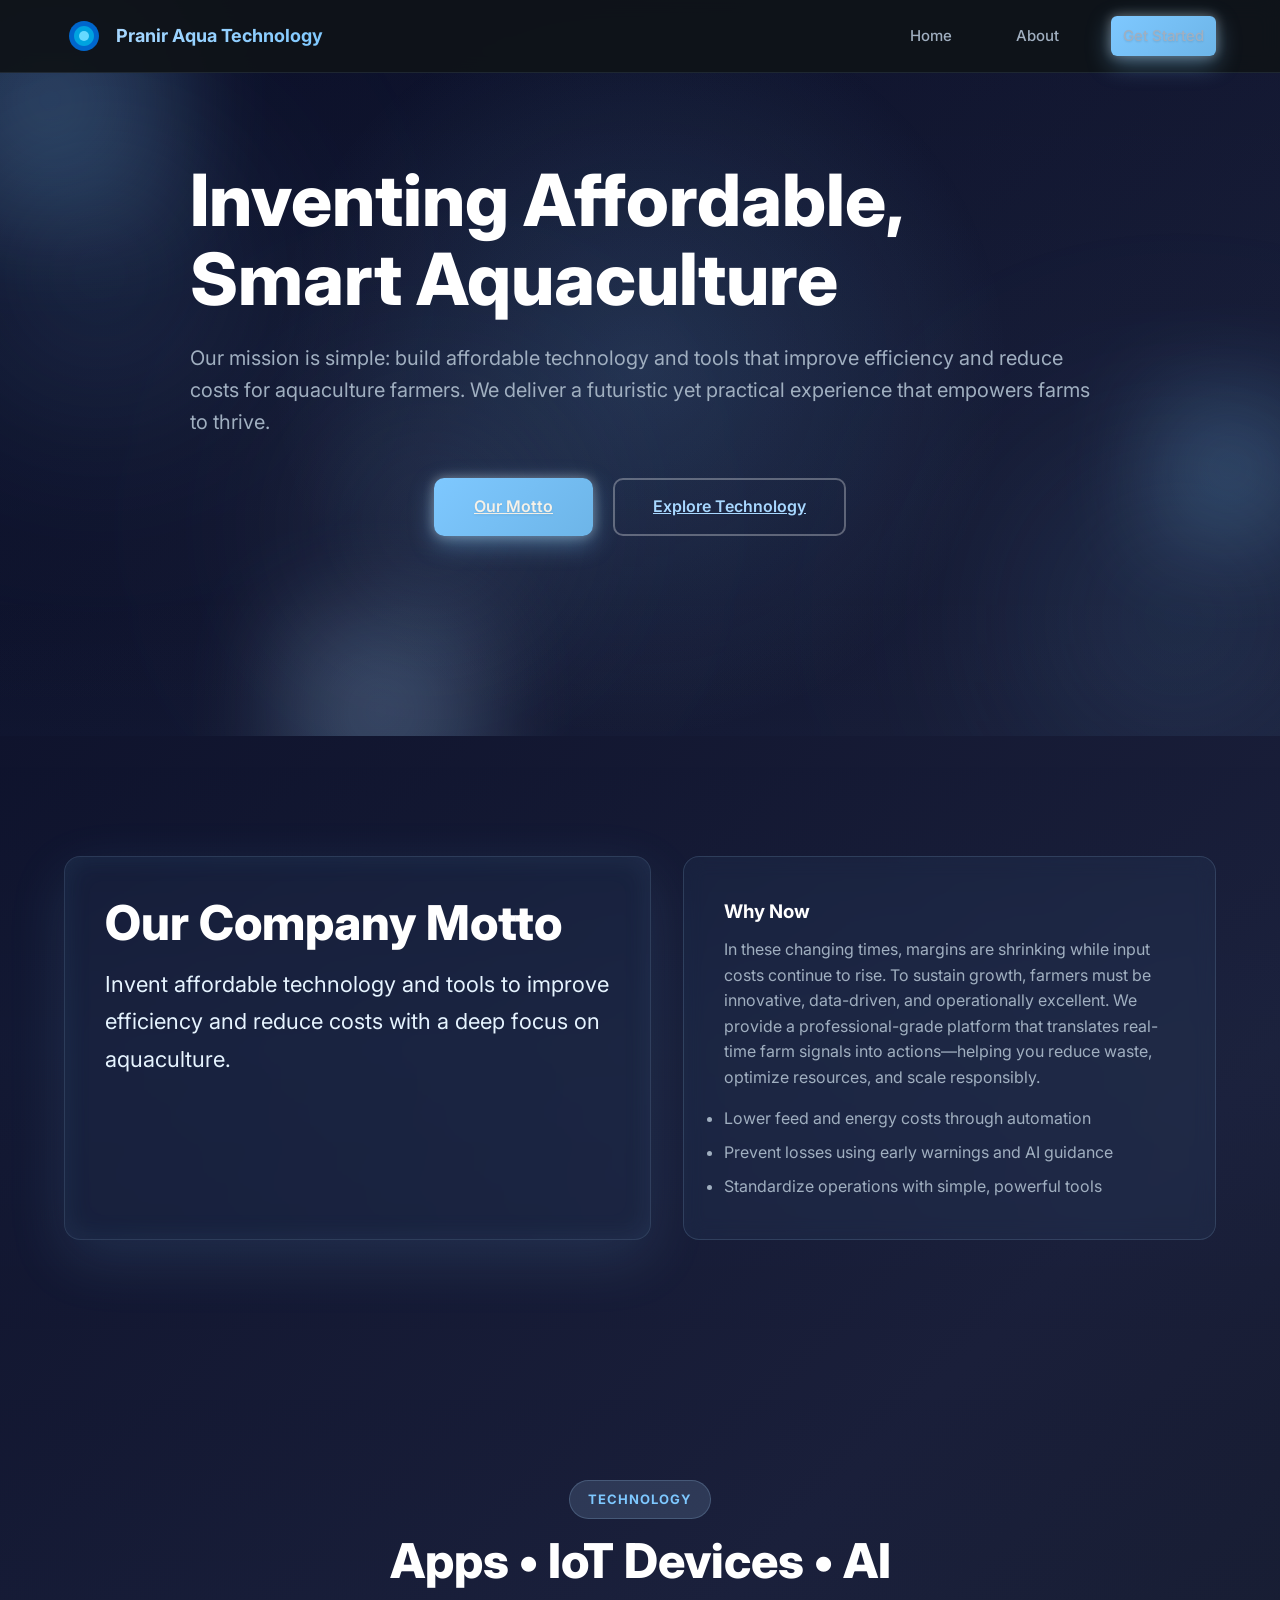
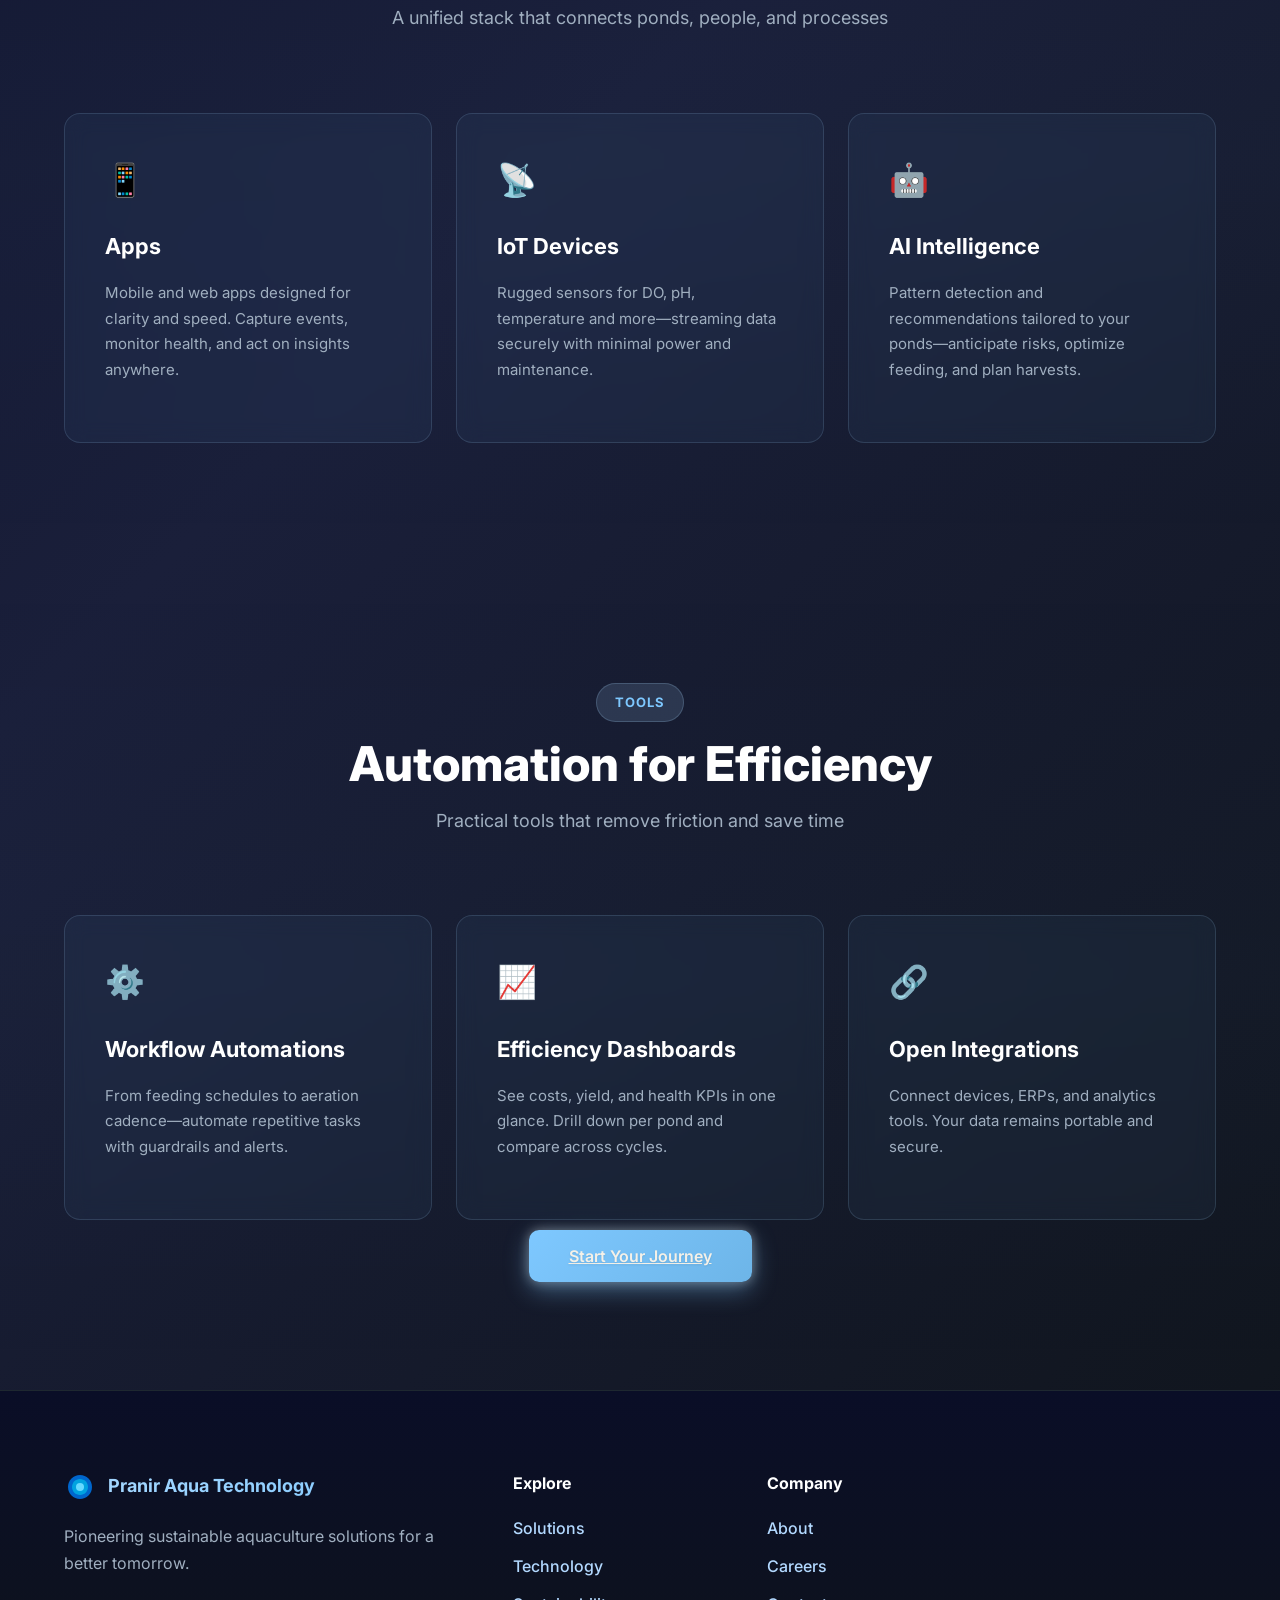
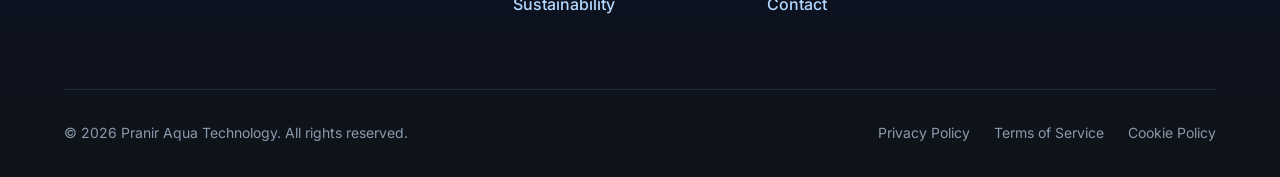
==== about.html @ 4b16c7d7 "Initial commit: Pranir Aqua Technology platform - Landing page with dark theme and AR/VR effects - C" ====
<!DOCTYPE html>
<html lang="en">
<head>
  <meta charset="UTF-8" />
  <meta name="viewport" content="width=device-width, initial-scale=1.0" />
  <meta http-equiv="Cache-Control" content="no-cache, no-store, must-revalidate" />
  <meta http-equiv="Pragma" content="no-cache" />
  <meta http-equiv="Expires" content="0" />
  <title>About Us • Pranir Aqua Technology</title>
  <link rel="stylesheet" href="styles.css?v=2026-01-20-about" />
  <link href="https://fonts.googleapis.com/css2?family=Inter:wght@300;400;500;600;700;800&display=swap" rel="stylesheet">
</head>
<body>
  <!-- Navigation -->
  <nav class="navbar">
    <div class="container">
      <div class="nav-wrapper">
        <div class="logo">
          <svg width="40" height="40" viewBox="0 0 40 40" fill="none">
            <path d="M20 5C11.716 5 5 11.716 5 20C5 28.284 11.716 35 20 35C28.284 35 35 28.284 35 20C35 11.716 28.284 5 20 5Z" fill="#0066CC"/>
            <path d="M20 10C14.477 10 10 14.477 10 20C10 25.523 14.477 30 20 30C25.523 30 30 25.523 30 20C30 14.477 25.523 10 20 10Z" fill="#00A3E0"/>
            <circle cx="20" cy="20" r="5" fill="#66D9FF"/>
          </svg>
          <span class="logo-text">Pranir Aqua Technology</span>
        </div>
        <div class="nav-menu">
          <a href="/index.html">Home</a>
          <a class="active" href="/about.html">About</a>
          <a href="http://localhost:5173" class="btn-primary-large">Get Started</a>
        </div>
        <button class="mobile-menu-btn" id="mobileMenuBtn">
          <span></span><span></span><span></span>
        </button>
      </div>
    </div>
  </nav>

  <!-- Hero -->
  <section class="about-hero" data-parallax="0.2">
    <div class="hero-background">
      <div class="fluid-blob blob-1"></div>
      <div class="fluid-blob blob-2"></div>
      <div class="fluid-blob blob-3"></div>
      <div class="wave-animation"></div>
      <div class="shader-light shader-light-1"></div>
      <div class="shader-light shader-light-2"></div>
      <div class="shader-light shader-light-3"></div>
    </div>
    <div class="container">
      <div class="about-hero-content">
        <h1 class="hero-title">Inventing Affordable, Smart Aquaculture</h1>
        <p class="hero-subtitle">Our mission is simple: build affordable technology and tools that improve efficiency and reduce costs for aquaculture farmers. We deliver a futuristic yet practical experience that empowers farms to thrive.</p>
        <div class="hero-cta">
          <a href="#motto" class="btn-primary-large">Our Motto</a>
          <a href="#technology" class="btn-secondary-large">Explore Technology</a>
        </div>
      </div>
    </div>
  </section>

  <!-- Motto / Vision -->
  <section id="motto" class="about-section">
    <div class="container">
      <div class="motto-grid">
        <div class="motto-card solution-card" data-parallax="0.15">
          <h2 class="section-title">Our Company Motto</h2>
          <p class="motto-text">Invent affordable technology and tools to improve efficiency and reduce costs with a deep focus on aquaculture.</p>
        </div>
        <div class="vision-card solution-card" data-parallax="0.1">
          <h3 class="vision-title">Why Now</h3>
          <p class="vision-text">In these changing times, margins are shrinking while input costs continue to rise. To sustain growth, farmers must be innovative, data-driven, and operationally excellent. We provide a professional-grade platform that translates real-time farm signals into actions—helping you reduce waste, optimize resources, and scale responsibly.</p>
          <ul class="vision-bullets">
            <li>Lower feed and energy costs through automation</li>
            <li>Prevent losses using early warnings and AI guidance</li>
            <li>Standardize operations with simple, powerful tools</li>
          </ul>
        </div>
      </div>
    </div>
  </section>

  <!-- Technology -->
  <section id="technology" class="about-section">
    <div class="container">
      <div class="section-header">
        <span class="section-tag">Technology</span>
        <h2 class="section-title">Apps • IoT Devices • AI</h2>
        <p class="section-subtitle">A unified stack that connects ponds, people, and processes</p>
      </div>
      <div class="about-grid">
        <div class="solution-card">
          <div class="solution-icon">📱</div>
          <h3 class="solution-title">Apps</h3>
          <p class="solution-description">Mobile and web apps designed for clarity and speed. Capture events, monitor health, and act on insights anywhere.</p>
        </div>
        <div class="solution-card">
          <div class="solution-icon">📡</div>
          <h3 class="solution-title">IoT Devices</h3>
          <p class="solution-description">Rugged sensors for DO, pH, temperature and more—streaming data securely with minimal power and maintenance.</p>
        </div>
        <div class="solution-card">
          <div class="solution-icon">🤖</div>
          <h3 class="solution-title">AI Intelligence</h3>
          <p class="solution-description">Pattern detection and recommendations tailored to your ponds—anticipate risks, optimize feeding, and plan harvests.</p>
        </div>
      </div>
    </div>
  </section>

  <!-- Tools & Automation -->
  <section id="tools" class="about-section">
    <div class="container">
      <div class="section-header">
        <span class="section-tag">Tools</span>
        <h2 class="section-title">Automation for Efficiency</h2>
        <p class="section-subtitle">Practical tools that remove friction and save time</p>
      </div>
      <div class="about-grid">
        <div class="solution-card">
          <div class="solution-icon">⚙️</div>
          <h3 class="solution-title">Workflow Automations</h3>
          <p class="solution-description">From feeding schedules to aeration cadence—automate repetitive tasks with guardrails and alerts.</p>
        </div>
        <div class="solution-card">
          <div class="solution-icon">📈</div>
          <h3 class="solution-title">Efficiency Dashboards</h3>
          <p class="solution-description">See costs, yield, and health KPIs in one glance. Drill down per pond and compare across cycles.</p>
        </div>
        <div class="solution-card">
          <div class="solution-icon">🔗</div>
          <h3 class="solution-title">Open Integrations</h3>
          <p class="solution-description">Connect devices, ERPs, and analytics tools. Your data remains portable and secure.</p>
        </div>
      </div>
      <div class="cta-center">
        <a href="http://localhost:5173" class="btn-primary-large">Start Your Journey</a>
      </div>
    </div>
  </section>

  <!-- Footer -->
  <footer class="footer">
    <div class="container">
      <div class="footer-content">
        <div class="footer-column">
          <div class="footer-logo">
            <svg width="32" height="32" viewBox="0 0 40 40" fill="none">
              <path d="M20 5C11.716 5 5 11.716 5 20C5 28.284 11.716 35 20 35C28.284 35 35 28.284 35 20C35 11.716 28.284 5 20 5Z" fill="#0066CC"/>
              <path d="M20 10C14.477 10 10 14.477 10 20C10 25.523 14.477 30 20 30C25.523 30 30 25.523 30 20C30 14.477 25.523 10 20 10Z" fill="#00A3E0"/>
              <circle cx="20" cy="20" r="5" fill="#66D9FF"/>
            </svg>
            <span>Pranir Aqua Technology</span>
          </div>
          <p class="footer-description">Pioneering sustainable aquaculture solutions for a better tomorrow.</p>
        </div>
        <div class="footer-column">
          <h4 class="footer-heading">Explore</h4>
          <ul class="footer-links">
            <li><a href="/index.html#solutions">Solutions</a></li>
            <li><a href="/index.html#technology">Technology</a></li>
            <li><a href="/index.html#sustainability">Sustainability</a></li>
          </ul>
        </div>
        <div class="footer-column">
          <h4 class="footer-heading">Company</h4>
          <ul class="footer-links">
            <li><a href="/about.html">About</a></li>
            <li><a href="#">Careers</a></li>
            <li><a href="#">Contact</a></li>
          </ul>
        </div>
      </div>
      <div class="footer-bottom">
        <p>&copy; 2026 Pranir Aqua Technology. All rights reserved.</p>
        <div class="footer-legal">
          <a href="#">Privacy Policy</a>
          <a href="#">Terms of Service</a>
          <a href="#">Cookie Policy</a>
        </div>
      </div>
    </div>
  </footer>

  <script src="script.js?v=2026-01-20"></script>
</body>
</html>
---- styles.css ----
/* Reset and Base Styles */
* {
    margin: 0;
    padding: 0;
    box-sizing: border-box;
}

:root {
    /* Blue Palette - Modern & Premium */
    --primary-blue: #0066CC;
    --primary-blue-light: #7EC8FF;
    --secondary-blue: #00A3E0;
    --light-blue: #66D9FF;
    --dark-blue: #003D7A;
    --navy-blue: #001F3F;
    --sky-blue: #E6F4FF;
    --ocean-blue: #004E8C;
    --bright-blue: #0099FF;
    
    /* Neutral Colors */
    --white: #FFFFFF;
    --off-white: #F8FAFB;
    --light-gray: #E5EBF0;
    --gray: #8B98A5;
    --dark-gray: #3A4B5C;
    --black: #0A1929;
    --dark-bg: #0f1419;
    
    /* Semantic Colors */
    --success: #00B386;
    --warning: #FFB020;
    --error: #FF4D4D;
    
    /* Spacing */
    --container-width: 1200px;
    --section-padding: 120px;
    
    /* Typography */
    --font-family: 'Inter', -apple-system, BlinkMacSystemFont, 'Segoe UI', sans-serif;
}

html {
    scroll-behavior: smooth;
    perspective: 1200px;
}

body {
    font-family: var(--font-family);
    color: var(--dark-gray);
    background: linear-gradient(135deg, #0a0e27 0%, #1a1f3a 50%, #0f1419 100%);
    line-height: 1.6;
    overflow-x: hidden;
    min-height: 100vh;
}

/* About Page */
.about-hero {
    position: relative;
    padding: 160px 0 120px;
    min-height: 70vh;
    display: flex;
    align-items: center;
    overflow: hidden;
}

.about-hero .about-hero-content {
    max-width: 900px;
}

.about-section {
    position: relative;
    padding: var(--section-padding) 0;
}

.motto-grid {
    display: grid;
    grid-template-columns: 1.1fr 1fr;
    gap: 32px;
}

.motto-card {
    background: rgba(126, 200, 255, 0.08);
    border: 1px solid rgba(126, 200, 255, 0.2);
    border-radius: 20px;
    padding: 40px;
    box-shadow: 0 20px 60px rgba(126, 200, 255, 0.12), inset 0 0 30px rgba(126, 200, 255, 0.08);
}

.motto-text {
    font-size: 22px;
    line-height: 1.7;
    color: #e6f4ff;
    margin-top: 12px;
}

.vision-card {
    background: rgba(168, 216, 255, 0.06);
    border: 1px solid rgba(168, 216, 255, 0.18);
    border-radius: 20px;
    padding: 32px 32px 24px;
}

.vision-title { color: #ffffff; margin-bottom: 10px; }
.vision-text { color: #a0afc0; margin-bottom: 16px; }
.vision-bullets { color: #a0afc0; display: grid; gap: 8px; }

.about-grid {
    display: grid;
    grid-template-columns: repeat(auto-fit, minmax(260px, 1fr));
    gap: 24px;
}

.cta-center { text-align: center; margin-top: 24px; }

@media (max-width: 968px) {
    .motto-grid { grid-template-columns: 1fr; }
    .about-hero { padding: 120px 0 80px; }
}

.container {
    max-width: var(--container-width);
    margin: 0 auto;
    padding: 0 24px;
}

/* Navigation */
.navbar {
    position: fixed;
    top: 0;
    left: 0;
    right: 0;
    background: rgba(15, 20, 25, 0.95);
    backdrop-filter: blur(10px);
    border-bottom: 1px solid rgba(168, 216, 255, 0.1);
    z-index: 1000;
    padding: 16px 0;
    box-shadow: 0 4px 20px rgba(0, 0, 0, 0.3);
}

.nav-wrapper {
    display: flex;
    justify-content: space-between;
    align-items: center;
    padding: 0;
}

.logo {
    display: flex;
    align-items: center;
    gap: 12px;
}

.logo-text {
    font-size: 18px;
    font-weight: 700;
    background: linear-gradient(135deg, #a8d8ff 0%, #7ec8ff 100%);
    -webkit-background-clip: text;
    -webkit-text-fill-color: transparent;
    background-clip: text;
}

.nav-menu {
    display: flex;
    align-items: center;
    gap: 40px;
}

.nav-menu a {
    text-decoration: none;
    color: #a0afc0;
    font-weight: 500;
    font-size: 15px;
    transition: all 0.3s ease;
    padding: 8px 12px;
    border-radius: 6px;
}

.nav-menu a:hover {
    color: #a8d8ff;
    background: rgba(168, 216, 255, 0.1);
}

.mobile-menu-btn {
    display: none;
    flex-direction: column;
    gap: 5px;
    background: none;
    border: none;
    cursor: pointer;
}

.mobile-menu-btn span {
    width: 25px;
    height: 2px;
    background: var(--light-blue);
    transition: 0.3s;
}

/* Buttons */
.btn-primary {
    background: linear-gradient(135deg, #7ec8ff 0%, #6db5e8 100%);
    color: #ffffff;
    border: none;
    padding: 10px 24px;
    border-radius: 8px;
    font-weight: 700;
    font-size: 14px;
    cursor: pointer;
    transition: all 0.3s cubic-bezier(0.34, 1.56, 0.64, 1);
    box-shadow: 0 4px 15px rgba(126, 200, 255, 0.3), 0 0 8px rgba(245, 241, 232, 0.4);
    text-shadow: 0 2px 4px rgba(0, 0, 0, 0.3);
}

.btn-primary:hover {
    transform: translateY(-2px);
    box-shadow: 0 8px 25px rgba(126, 200, 255, 0.5), 0 0 12px rgba(245, 241, 232, 0.6);
}

.btn-primary-large {
    background: linear-gradient(135deg, #7ec8ff 0%, #6db5e8 100%);
    color: #F5F1E8;
    border: none;
    padding: 16px 40px;
    border-radius: 10px;
    font-weight: 600;
    font-size: 16px;
    cursor: pointer;
    transition: all 0.3s cubic-bezier(0.34, 1.56, 0.64, 1);
    box-shadow: 0 8px 25px rgba(126, 200, 255, 0.4), 0 0 12px rgba(245, 241, 232, 0.4);
    text-shadow: 0 1px 2px rgba(0, 0, 0, 0.1);
}

.btn-primary-large:hover {
    transform: translateY(-3px);
    box-shadow: 0 12px 35px rgba(126, 200, 255, 0.6), 0 0 16px rgba(245, 241, 232, 0.6);
}

.btn-secondary-large {
    background: transparent;
    color: #a8d8ff;
    border: 2px solid rgba(255, 255, 255, 0.3);
    padding: 14px 38px;
    border-radius: 10px;
    font-weight: 600;
    font-size: 16px;
    cursor: pointer;
    transition: all 0.3s cubic-bezier(0.34, 1.56, 0.64, 1);
}

.btn-secondary-large:hover {
    background: rgba(168, 216, 255, 0.1);
    border-color: #a8d8ff;
    transform: translateY(-2px);
}

/* Hero Section */
.hero {
    position: relative;
    padding: 200px 0 150px;
    min-height: 100vh;
    display: flex;
    align-items: center;
    overflow: hidden;
    margin-top: 60px;
}

.hero-background {
    position: absolute;
    top: 0;
    left: 0;
    right: 0;
    bottom: 0;
    background: radial-gradient(circle at 50% 50%, rgba(126, 200, 255, 0.15) 0%, transparent 50%);
    z-index: -1;
    overflow: hidden;
}

/* Floating Bubbles */
.bubble {
    position: absolute;
    border-radius: 50%;
    background: radial-gradient(circle at 30% 30%, rgba(168, 216, 255, 0.4), rgba(126, 200, 255, 0.2));
    backdrop-filter: blur(2px);
    border: 1px solid rgba(255, 255, 255, 0.2);
    box-shadow: inset 0 0 20px rgba(255, 255, 255, 0.3), 
                0 8px 20px rgba(126, 200, 255, 0.2);
    animation: floatUp 12s ease-in-out infinite;
    opacity: 0.6;
}

.bubble-1 {
    width: 80px;
    height: 80px;
    left: 10%;
    bottom: -100px;
    animation-delay: 0s;
    animation-duration: 15s;
}

.bubble-2 {
    width: 50px;
    height: 50px;
    left: 25%;
    bottom: -100px;
    animation-delay: 2s;
    animation-duration: 18s;
}

.bubble-3 {
    width: 100px;
    height: 100px;
    left: 45%;
    bottom: -120px;
    animation-delay: 4s;
    animation-duration: 20s;
}

.bubble-4 {
    width: 60px;
    height: 60px;
    left: 65%;
    bottom: -100px;
    animation-delay: 1s;
    animation-duration: 16s;
}

.bubble-5 {
    width: 90px;
    height: 90px;
    left: 80%;
    bottom: -110px;
    animation-delay: 3s;
    animation-duration: 19s;
}

.bubble-6 {
    width: 45px;
    height: 45px;
    left: 15%;
    bottom: -80px;
    animation-delay: 5s;
    animation-duration: 14s;
}

.bubble-7 {
    width: 70px;
    height: 70px;
    left: 55%;
    bottom: -90px;
    animation-delay: 2.5s;
    animation-duration: 17s;
}

.bubble-8 {
    width: 55px;
    height: 55px;
    left: 90%;
    bottom: -85px;
    animation-delay: 4.5s;
    animation-duration: 21s;
}

@keyframes floatUp {
    0% {
        transform: translateY(0) translateX(0) scale(1);
        opacity: 0;
    }
    10% {
        opacity: 0.6;
    }
    50% {
        transform: translateY(-50vh) translateX(20px) scale(1.1);
        opacity: 0.5;
    }
    90% {
        opacity: 0.3;
    }
    100% {
        transform: translateY(-100vh) translateX(-30px) scale(0.8);
        opacity: 0;
    }
}

.fluid-blob {
    position: absolute;
    opacity: 0.3;
    filter: blur(40px);
    animation: fluidFlow 8s ease-in-out infinite;
}

.blob-1 {
    width: 300px;
    height: 300px;
    background: radial-gradient(circle, #7ec8ff, transparent);
    top: -50px;
    left: -100px;
    animation: fluidFlow 15s ease-in-out infinite;
}

.blob-2 {
    width: 200px;
    height: 200px;
    background: radial-gradient(circle, #6db5e8, transparent);
    top: 50%;
    right: -50px;
    animation: fluidFlow 12s ease-in-out infinite reverse;
}

.blob-3 {
    width: 250px;
    height: 250px;
    background: radial-gradient(circle, #a8d8ff, transparent);
    bottom: -100px;
    left: 20%;
    animation: fluidFlow 18s ease-in-out infinite;
}

.wave-animation {
    position: absolute;
    bottom: 0;
    left: 0;
    right: 0;
    height: 150px;
    background: linear-gradient(180deg, transparent 0%, rgba(126, 200, 255, 0.05) 100%);
    opacity: 0.3;
    animation: wave 15s ease-in-out infinite;
}

@keyframes wave {
    0%, 100% { transform: translateY(0) scaleY(1); }
    50% { transform: translateY(-20px) scaleY(1.1); }
}

.hero-content {
    max-width: 1100px;
    margin: 0 auto;
    text-align: center;
    position: relative;
    z-index: 1;
    animation: fadeInUp 0.8s ease 0.2s both;
    display: flex;
    align-items: center;
    justify-content: center;
    gap: 60px;
}

.hero-text {
    flex: 1;
    min-width: 300px;
    text-align: left;
}

.hero-image {
    flex: 1;
    min-width: 350px;
    max-width: 550px;
}

.hero-image img {
    width: 100%;
    height: auto;
    border-radius: 16px;
    box-shadow: 0 20px 60px rgba(126, 200, 255, 0.3);
    position: relative;
    animation: glow 3s ease-in-out infinite;
    filter: drop-shadow(0 0 20px rgba(126, 200, 255, 0.4));
    transition: all 0.3s ease;
    transform-style: preserve-3d;
}

.hero-image img:hover {
    transform: perspective(1000px) rotateY(-5deg) rotateX(2deg) scale(1.02);
    filter: drop-shadow(0 0 30px rgba(126, 200, 255, 0.6));
}

.hero-title {
    font-size: 72px;
    font-weight: 800;
    line-height: 1.1;
    margin-bottom: 24px;
    color: var(--white);
}

.gradient-text {
    background: linear-gradient(135deg, #a8d8ff 0%, #7ec8ff 50%, #6db5e8 100%);
    -webkit-background-clip: text;
    -webkit-text-fill-color: transparent;
    background-clip: text;
}

.hero-subtitle {
    font-size: 20px;
    color: #a0afc0;
    margin-bottom: 40px;
    line-height: 1.6;
}

.hero-cta {
    display: flex;
    gap: 20px;
    justify-content: center;
    margin-bottom: 80px;
    animation: fadeInUp 0.8s ease 0.4s both;
}

.hero-stats {
    display: flex;
    justify-content: center;
    gap: 60px;
    padding-top: 40px;
    border-top: 1px solid rgba(168, 216, 255, 0.2);
    animation: fadeInUp 0.8s ease 0.6s both;
}

.stat-item {
    text-align: center;
}

.stat-number {
    font-size: 48px;
    font-weight: 800;
    color: #7ec8ff;
    margin-bottom: 8px;
}

.stat-label {
    font-size: 14px;
    color: #a0afc0;
    font-weight: 600;
}

@keyframes fadeInUp {
    from {
        opacity: 0;
        transform: translateY(30px);
    }
    to {
        opacity: 1;
        transform: translateY(0);
    }
}

/* Trust Banner */
.trust-banner {
    background: rgba(126, 200, 255, 0.08);
    backdrop-filter: blur(10px);
    padding: 60px 0;
    border-top: 1px solid rgba(168, 216, 255, 0.1);
    border-bottom: 1px solid rgba(168, 216, 255, 0.1);
    margin: 80px 0;
}

.trust-text {
    text-align: center;
    color: #a0afc0;
    font-size: 13px;
    font-weight: 600;
    text-transform: uppercase;
    letter-spacing: 1.5px;
    margin-bottom: 32px;
}

.trust-logos {
    display: flex;
    justify-content: center;
    align-items: center;
    gap: 60px;
    flex-wrap: wrap;
}

.trust-logo {
    color: #a0afc0;
    font-size: 16px;
    font-weight: 600;
    opacity: 0.4;
    transition: all 0.3s ease;
}

.trust-logo:hover {
    opacity: 1;
    color: #7ec8ff;
}

/* Section Headers */
.section-header {
    text-align: center;
    margin-bottom: 80px;
}

.section-tag {
    display: inline-block;
    background: rgba(168, 216, 255, 0.15);
    color: #7ec8ff;
    padding: 8px 18px;
    border-radius: 25px;
    font-size: 13px;
    font-weight: 700;
    text-transform: uppercase;
    letter-spacing: 1px;
    margin-bottom: 16px;
    border: 1px solid rgba(168, 216, 255, 0.2);
}

.section-title {
    font-size: 48px;
    font-weight: 800;
    color: var(--white);
    margin-bottom: 16px;
    line-height: 1.1;
}

.section-subtitle {
    font-size: 18px;
    color: #a0afc0;
    max-width: 600px;
    margin: 0 auto;
    line-height: 1.6;
}

/* Solutions Section */
.solutions {
    padding: var(--section-padding) 0;
    position: relative;
    overflow: hidden;
}

.solutions-background {
    position: absolute;
    top: 0;
    left: 0;
    right: 0;
    bottom: 0;
    pointer-events: none;
    z-index: 0;
    overflow: hidden;
}

/* Floating Stars */
.star {
    position: absolute;
    font-size: 24px;
    opacity: 0.5;
    animation: floatStar 10s ease-in-out infinite;
    filter: drop-shadow(0 0 8px rgba(126, 200, 255, 0.3));
}

.star-1 {
    left: 5%;
    top: 10%;
    animation-delay: 0s;
    animation-duration: 12s;
    font-size: 28px;
}

.star-2 {
    left: 15%;
    top: 60%;
    animation-delay: 2s;
    animation-duration: 14s;
}

.star-3 {
    left: 85%;
    top: 20%;
    animation-delay: 4s;
    animation-duration: 16s;
    font-size: 32px;
}

.star-4 {
    left: 75%;
    top: 70%;
    animation-delay: 1s;
    animation-duration: 13s;
}

.star-5 {
    left: 10%;
    top: 80%;
    animation-delay: 3s;
    animation-duration: 15s;
    font-size: 26px;
}

.star-6 {
    left: 90%;
    top: 50%;
    animation-delay: 2.5s;
    animation-duration: 17s;
}

.star-7 {
    left: 50%;
    top: 5%;
    animation-delay: 0.5s;
    animation-duration: 18s;
    font-size: 30px;
}

.star-8 {
    left: 40%;
    top: 85%;
    animation-delay: 3.5s;
    animation-duration: 11s;
}

@keyframes floatStar {
    0% {
        transform: translateY(0) translateX(0) rotate(0deg);
        opacity: 0;
    }
    10% {
        opacity: 0.6;
    }
    50% {
        transform: translateY(-60px) translateX(30px) rotate(180deg);
        opacity: 0.5;
    }
    90% {
        opacity: 0.2;
    }
    100% {
        transform: translateY(-120px) translateX(-20px) rotate(360deg);
        opacity: 0;
    }
}

.solutions-grid {
    display: grid;
    grid-template-columns: repeat(auto-fit, minmax(300px, 1fr));
    gap: 32px;
    position: relative;
    z-index: 1;
}

.solution-card {
    background: rgba(126, 200, 255, 0.05);
    border: 1px solid rgba(168, 216, 255, 0.15);
    border-radius: 16px;
    padding: 40px;
    transition: all 0.3s cubic-bezier(0.34, 1.56, 0.64, 1);
    backdrop-filter: blur(10px);
    transform-style: preserve-3d;
    transform: perspective(1000px) rotateX(0deg) rotateY(0deg);
}

.solution-card:hover {
    transform: translateY(-8px) perspective(1000px) rotateX(5deg) rotateY(-5deg);
    border-color: rgba(168, 216, 255, 0.5);
    background: rgba(126, 200, 255, 0.1);
    box-shadow: 0 16px 40px rgba(126, 200, 255, 0.2), 
                inset 0 0 20px rgba(126, 200, 255, 0.1);
}

.solution-icon {
    margin-bottom: 24px;
    font-size: 32px;
}

.solution-title {
    font-size: 22px;
    font-weight: 700;
    color: var(--white);
    margin-bottom: 16px;
}

.solution-description {
    color: #a0afc0;
    line-height: 1.7;
    margin-bottom: 20px;
    font-size: 15px;
}

.solution-link {
    color: #7ec8ff;
    font-weight: 600;
    text-decoration: none;
    transition: all 0.3s ease;
    display: inline-flex;
    align-items: center;
    gap: 8px;
}

.solution-link:hover {
    color: #a8d8ff;
    transform: translateX(4px);
}

/* Feature Showcase */
.feature-showcase {
    padding: var(--section-padding) 0;
    background: linear-gradient(180deg, transparent 0%, rgba(126, 200, 255, 0.05) 100%);
}

.feature-content {
    display: grid;
    grid-template-columns: 1fr 1fr;
    gap: 80px;
    align-items: center;
}

.feature-heading {
    font-size: 48px;
    font-weight: 800;
    color: var(--white);
    margin-bottom: 24px;
    margin-top: 16px;
    line-height: 1.1;
}

.feature-description {
    font-size: 18px;
    color: #a0afc0;
    line-height: 1.8;
    margin-bottom: 32px;
}

.feature-list {
    list-style: none;
    margin-bottom: 40px;
}

.feature-list li {
    display: flex;
    align-items: center;
    gap: 16px;
    margin-bottom: 20px;
    font-size: 16px;
    color: #a0afc0;
}

/* Dashboard Mockup */
.dashboard-mockup {
    background: rgba(126, 200, 255, 0.08);
    border-radius: 16px;
    box-shadow: 0 20px 60px rgba(126, 200, 255, 0.15);
    overflow: hidden;
    border: 1px solid rgba(168, 216, 255, 0.2);
    backdrop-filter: blur(10px);
    transform-style: preserve-3d;
    position: relative;
}

.dashboard-mockup::before {
    content: '';
    position: absolute;
    top: 0;
    left: 0;
    right: 0;
    bottom: 0;
    background: linear-gradient(45deg, transparent 30%, rgba(126, 200, 255, 0.1) 50%, transparent 70%);
    animation: shimmer 3s infinite;
    pointer-events: none;
    z-index: 1;
}

.mockup-header {
    background: linear-gradient(90deg, rgba(126, 200, 255, 0.15) 0%, rgba(109, 181, 232, 0.1) 100%);
    padding: 16px 20px;
    border-bottom: 1px solid rgba(168, 216, 255, 0.1);
}

.mockup-dots {
    display: flex;
    gap: 8px;
}

.mockup-dots span {
    width: 12px;
    height: 12px;
    border-radius: 50%;
    background: #7ec8ff;
    opacity: 0.6;
}

.mockup-content {
    padding: 32px;
    display: grid;
    gap: 20px;
    position: relative;
    z-index: 2;
}

.metric-card {
    background: rgba(168, 216, 255, 0.05);
    border-radius: 12px;
    padding: 24px;
    border-left: 4px solid #7ec8ff;
    border: 1px solid rgba(168, 216, 255, 0.1);
    border-left-color: #7ec8ff;
}

.metric-label {
    font-size: 13px;
    color: #a0afc0;
    font-weight: 600;
    margin-bottom: 8px;
    text-transform: uppercase;
    letter-spacing: 0.5px;
}

.metric-value {
    font-size: 36px;
    font-weight: 800;
    color: var(--white);
    margin-bottom: 12px;
}

.metric-value span {
    font-size: 16px;
    font-weight: 500;
    color: #a0afc0;
}

.metric-status {
    display: inline-block;
    padding: 6px 12px;
    border-radius: 6px;
    font-size: 12px;
    font-weight: 600;
    text-transform: uppercase;
}

.metric-status.optimal {
    background: rgba(0, 179, 134, 0.15);
    color: var(--success);
}

/* Sustainability Section */
.sustainability {
    padding: var(--section-padding) 0;
}

.sustainability-content {
    display: grid;
    grid-template-columns: 1fr 1fr;
    gap: 80px;
    align-items: center;
}

.planet-illustration {
    position: relative;
    width: 400px;
    height: 400px;
    margin: 0 auto;
}

.planet-core {
    position: absolute;
    top: 50%;
    left: 50%;
    transform: translate(-50%, -50%);
    width: 200px;
    height: 200px;
    background: linear-gradient(135deg, #7ec8ff 0%, #6db5e8 100%);
    border-radius: 50%;
    box-shadow: 0 0 60px rgba(126, 200, 255, 0.4);
    animation: pulse 4s ease-in-out infinite;
}

@keyframes pulse {
    0%, 100% { transform: translate(-50%, -50%) scale(1); }
    50% { transform: translate(-50%, -50%) scale(1.05); }
}

.planet-ring {
    position: absolute;
    top: 50%;
    left: 50%;
    transform: translate(-50%, -50%);
    width: 300px;
    height: 300px;
    border: 2px solid rgba(168, 216, 255, 0.3);
    border-radius: 50%;
    opacity: 0.3;
}

.planet-particles {
    position: absolute;
    top: 0;
    left: 0;
    width: 100%;
    height: 100%;
}

.planet-particles span {
    position: absolute;
    width: 8px;
    height: 8px;
    background: #6db5e8;
    border-radius: 50%;
    animation: float 10s ease-in-out infinite;
}

.planet-particles span:nth-child(1) { top: 20%; left: 20%; animation-delay: 0s; }
.planet-particles span:nth-child(2) { top: 40%; right: 15%; animation-delay: 2s; }
.planet-particles span:nth-child(3) { bottom: 30%; left: 25%; animation-delay: 4s; }
.planet-particles span:nth-child(4) { top: 15%; right: 25%; animation-delay: 1s; }
.planet-particles span:nth-child(5) { bottom: 20%; right: 20%; animation-delay: 3s; }
.planet-particles span:nth-child(6) { top: 60%; left: 15%; animation-delay: 5s; }

@keyframes float {
    0%, 100% { transform: translateY(0); opacity: 1; }
    50% { transform: translateY(-30px); opacity: 0.5; }
}

.impact-metrics {
    display: grid;
    grid-template-columns: repeat(3, 1fr);
    gap: 32px;
    margin-top: 48px;
}

.impact-item {
    text-align: left;
}

.impact-number {
    font-size: 48px;
    font-weight: 800;
    color: #7ec8ff;
    margin-bottom: 8px;
}

.impact-label {
    font-size: 16px;
    color: #a0afc0;
    font-weight: 500;
}

/* Testimonials */
.testimonials {
    padding: var(--section-padding) 0;
    background: transparent;
}

.testimonials-grid {
    display: grid;
    grid-template-columns: repeat(auto-fit, minmax(320px, 1fr));
    gap: 32px;
}

.testimonial-card {
    background: rgba(126, 200, 255, 0.05);
    border-radius: 16px;
    padding: 40px;
    box-shadow: 0 4px 20px rgba(126, 200, 255, 0.1);
    border: 1px solid rgba(168, 216, 255, 0.15);
    backdrop-filter: blur(10px);
    transition: all 0.3s ease;
}

.testimonial-card:hover {
    border-color: rgba(168, 216, 255, 0.3);
    background: rgba(126, 200, 255, 0.08);
}

.testimonial-quote {
    font-size: 18px;
    line-height: 1.7;
    color: #a0afc0;
    margin-bottom: 32px;
    font-style: italic;
}

.testimonial-author {
    display: flex;
    align-items: center;
    gap: 16px;
}

.author-avatar {
    width: 56px;
    height: 56px;
    border-radius: 50%;
    background: linear-gradient(135deg, #7ec8ff 0%, #6db5e8 100%);
    display: flex;
    align-items: center;
    justify-content: center;
    color: var(--white);
    font-weight: 700;
    font-size: 18px;
}

.author-name {
    font-weight: 700;
    color: var(--white);
    margin-bottom: 4px;
}

.author-title {
    font-size: 14px;
    color: #a0afc0;
}

/* Register Section */
.register-section {
    padding: var(--section-padding) 0;
    background: linear-gradient(180deg, transparent 0%, rgba(126, 200, 255, 0.05) 100%);
}

.register-grid {
    display: grid;
    grid-template-columns: 1.2fr 0.8fr;
    gap: 60px;
    align-items: center;
}

.register-copy .section-title {
    text-align: left;
}

.register-list {
    list-style: none;
    margin-top: 32px;
    display: grid;
    gap: 14px;
    color: #a0afc0;
}

.register-list li {
    display: flex;
    align-items: center;
    gap: 12px;
    font-weight: 600;
}

.register-list .bullet {
    width: 10px;
    height: 10px;
    border-radius: 50%;
    background: linear-gradient(135deg, #7ec8ff, #6db5e8);
    box-shadow: 0 0 10px rgba(126, 200, 255, 0.4);
    flex-shrink: 0;
}

.register-card {
    background: rgba(126, 200, 255, 0.08);
    border: 1px solid rgba(168, 216, 255, 0.15);
    border-radius: 16px;
    padding: 32px;
    box-shadow: 0 20px 40px rgba(126, 200, 255, 0.1);
    backdrop-filter: blur(10px);
}

.register-card h3 {
    font-size: 24px;
    font-weight: 800;
    color: var(--white);
    margin-bottom: 8px;
}

.register-card p {
    color: #a0afc0;
    margin-bottom: 20px;
}

.register-form {
    display: flex;
    flex-direction: column;
    gap: 12px;
}

.register-form label {
    font-size: 14px;
    font-weight: 600;
    color: #a0afc0;
}

.input-row {
    display: flex;
    gap: 12px;
}

.input-row input {
    flex: 1;
    padding: 14px 16px;
    border-radius: 10px;
    border: 1px solid rgba(168, 216, 255, 0.2);
    font-size: 15px;
    outline: none;
    transition: all 0.3s ease;
    background: rgba(168, 216, 255, 0.05);
    color: var(--white);
}

.input-row input::placeholder {
    color: #8a99ab;
}

.input-row input:focus {
    border-color: #7ec8ff;
    box-shadow: 0 0 0 4px rgba(126, 200, 255, 0.2);
    background: rgba(168, 216, 255, 0.08);
}

.helper-text {
    font-size: 13px;
    color: #a0afc0;
}

.form-feedback {
    font-size: 14px;
    font-weight: 600;
    min-height: 20px;
}

.form-feedback.success {
    color: var(--success);
}

.form-feedback.error {
    color: var(--error);
}

/* CTA Section */
.cta-section {
    padding: var(--section-padding) 0;
    background: linear-gradient(135deg, rgba(126, 200, 255, 0.15) 0%, rgba(109, 181, 232, 0.1) 100%);
    position: relative;
    overflow: hidden;
    border-top: 1px solid rgba(168, 216, 255, 0.2);
    border-bottom: 1px solid rgba(168, 216, 255, 0.2);
}

.cta-section::before {
    content: '';
    position: absolute;
    top: 0;
    left: 0;
    right: 0;
    bottom: 0;
    background: radial-gradient(circle at 20% 50%, rgba(126, 200, 255, 0.1) 0%, transparent 50%),
                radial-gradient(circle at 80% 50%, rgba(109, 181, 232, 0.1) 0%, transparent 50%);
    opacity: 0.5;
    pointer-events: none;
}

.cta-content {
    position: relative;
    text-align: center;
    max-width: 800px;
    margin: 0 auto;
}

.cta-title {
    font-size: 48px;
    font-weight: 800;
    color: var(--white);
    margin-bottom: 16px;
}

.cta-subtitle {
    font-size: 20px;
    color: #a0afc0;
    margin-bottom: 40px;
}

.cta-buttons {
    display: flex;
    gap: 20px;
    justify-content: center;
}

.cta-buttons .btn-primary-large {
    background: linear-gradient(135deg, #7ec8ff 0%, #6db5e8 100%);
    color: var(--white);
    box-shadow: 0 8px 25px rgba(126, 200, 255, 0.4);
}

.cta-buttons .btn-secondary-large {
    border-color: #7ec8ff;
    color: #7ec8ff;
}

.cta-buttons .btn-secondary-large:hover {
    background: rgba(126, 200, 255, 0.15);
    border-color: #a8d8ff;
}

/* Footer */
.footer {
    background: linear-gradient(180deg, #0a0e27 0%, #0f1419 100%);
    color: var(--white);
    padding: 80px 0 32px;
    border-top: 1px solid rgba(168, 216, 255, 0.1);
}

.footer-content {
    display: grid;
    grid-template-columns: 2fr 1fr 1fr 1fr;
    gap: 60px;
    margin-bottom: 60px;
}

.footer-logo {
    display: flex;
    align-items: center;
    gap: 12px;
    margin-bottom: 20px;
    font-weight: 700;
    font-size: 18px;
    background: linear-gradient(135deg, #a8d8ff 0%, #7ec8ff 100%);
    -webkit-background-clip: text;
    -webkit-text-fill-color: transparent;
    background-clip: text;
}

.footer-description {
    color: #a0afc0;
    line-height: 1.7;
}

.footer-heading {
    font-size: 16px;
    font-weight: 700;
    margin-bottom: 20px;
    color: var(--white);
}

.footer-links {
    list-style: none;
}

.footer-links li {
    margin-bottom: 12px;
}

.footer-links a {
    color: #b3d9ff;
    text-decoration: none;
    transition: all 0.3s ease;
    font-weight: 500;
}

.footer-links a:hover {
    color: #ffffff;
    text-decoration: underline;
}

.footer-bottom {
    display: flex;
    justify-content: space-between;
    align-items: center;
    padding-top: 32px;
    border-top: 1px solid rgba(168, 216, 255, 0.1);
    color: #8a99ab;
    font-size: 14px;
}

.footer-legal {
    display: flex;
    gap: 24px;
}

.footer-legal a {
    color: #8a99ab;
    text-decoration: none;
    transition: color 0.3s ease;
}

.footer-legal a:hover {
    color: #7ec8ff;
}

/* Responsive Design */
@media (max-width: 968px) {
    .hero-title {
        font-size: 48px;
    }
    
    .hero-content {
        gap: 40px;
    }
    
    .section-title {
        font-size: 36px;
    }
    
    .feature-heading {
        font-size: 36px;
    }
    
    .feature-content,
    .sustainability-content {
        grid-template-columns: 1fr;
        gap: 60px;
    }
    
    .footer-content {
        grid-template-columns: 1fr 1fr;
        gap: 40px;
    }
    
    .hero-stats {
        flex-direction: column;
        gap: 32px;
    }
    
    .impact-metrics {
        grid-template-columns: 1fr;
    }

    .register-grid {
        grid-template-columns: 1fr;
        gap: 32px;
    }
    
    .cta-buttons {
        flex-direction: column;
    }
}

@media (max-width: 768px) {
    .nav-menu {
        display: none;
    }
    
    .mobile-menu-btn {
        display: flex;
    }
    
    .hero {
        padding: 140px 0 80px;
        min-height: auto;
    }
    
    .hero-content {
        flex-direction: column;
        gap: 32px;
    }
    
    .hero-text {
        text-align: center;
    }
    
    .hero-title {
        font-size: 36px;
    }
    
    .hero-subtitle {
        font-size: 16px;
    }
    
    .hero-image {
        min-width: 100%;
        max-width: 100%;
    }
    
    .hero-cta {
        flex-direction: column;
    }
    
    .section-title {
        font-size: 32px;
    }
    
    .section-tag {
        font-size: 12px;
    }
    
    .cta-title {
        font-size: 32px;
    }
    
    .cta-subtitle {
        font-size: 16px;
    }
    
    .footer-content {
        grid-template-columns: 1fr;
    }
    
    .footer-bottom {
        flex-direction: column;
        gap: 16px;
        text-align: center;
    }
    
    :root {
        --section-padding: 80px;
    }

    .input-row {
        flex-direction: column;
    }

    .input-row button {
        width: 100%;
    }
    
    .impact-metrics {
        grid-template-columns: 1fr;
    }
    
    .cta-buttons {
        flex-direction: column;
    }
    
    .planet-illustration {
        width: 300px;
        height: 300px;
    }
    
    .planet-core {
        width: 150px;
        height: 150px;
    }
    
    .planet-ring {
        width: 220px;
        height: 220px;
    }
}

/* AR/VR and Fluidic Motion Effects */
@keyframes fluidFlow {
    0% {
        transform: translate(0, 0) scale(1);
    }
    25% {
        transform: translate(30px, -20px) scale(1.1);
    }
    50% {
        transform: translate(-20px, 30px) scale(0.95);
    }
    75% {
        transform: translate(20px, 20px) scale(1.05);
    }
    100% {
        transform: translate(0, 0) scale(1);
    }
}

@keyframes shimmer {
    0% {
        background-position: -1000px 0;
    }
    100% {
        background-position: 1000px 0;
    }
}

@keyframes glow {
    0%, 100% {
        box-shadow: 0 0 5px rgba(126, 200, 255, 0.3), 0 0 20px rgba(126, 200, 255, 0.2);
    }
    50% {
        box-shadow: 0 0 10px rgba(126, 200, 255, 0.5), 0 0 30px rgba(126, 200, 255, 0.3);
    }
}

/* Parallax effect for sections */
section {
    position: relative;
    z-index: 1;
}

section::before {
    content: '';
    position: absolute;
    top: 0;
    left: 0;
    right: 0;
    bottom: 0;
    background: linear-gradient(
        180deg,
        transparent 0%,
        rgba(126, 200, 255, 0.02) 50%,
        transparent 100%
    );
    pointer-events: none;
    z-index: -1;
}
/* Cost Simulation Section - Shader Effects */
.cost-simulation {
    padding: var(--section-padding) 0;
    position: relative;
    overflow: hidden;
}

.cost-simulation-header {
    text-align: center;
    margin-bottom: 80px;
    animation: fadeInUp 0.8s ease-out;
}

.simulation-container {
    position: relative;
    z-index: 2;
}

/* Shader Background - Animated Light Effects */
.simulation-shader-bg {
    position: fixed;
    top: 0;
    left: 0;
    right: 0;
    bottom: 0;
    pointer-events: none;
    z-index: 0;
    overflow: hidden;
}

.shader-light {
    position: absolute;
    filter: blur(80px);
    opacity: 0.15;
    mix-blend-mode: screen;
    border-radius: 50%;
    animation: shaderFloat 15s ease-in-out infinite;
}

.shader-light-1 {
    width: 400px;
    height: 400px;
    background: radial-gradient(circle, #7ec8ff 0%, transparent 70%);
    top: 10%;
    left: -100px;
    animation-delay: 0s;
}

.shader-light-2 {
    width: 500px;
    height: 500px;
    background: radial-gradient(circle, #6db5e8 0%, transparent 70%);
    top: 50%;
    right: -150px;
    animation-delay: 2s;
}

.shader-light-3 {
    width: 350px;
    height: 350px;
    background: radial-gradient(circle, #a8d8ff 0%, transparent 70%);
    bottom: 5%;
    left: 20%;
    animation-delay: 4s;
}

@keyframes shaderFloat {
    0% {
        transform: translate(0, 0) scale(1);
    }
    25% {
        transform: translate(40px, -60px) scale(1.05);
    }
    50% {
        transform: translate(-30px, 80px) scale(0.95);
    }
    75% {
        transform: translate(60px, 30px) scale(1.02);
    }
    100% {
        transform: translate(0, 0) scale(1);
    }
}

/* Cost Metrics Grid */
.cost-metrics-grid {
    display: grid;
    grid-template-columns: repeat(auto-fit, minmax(280px, 1fr));
    gap: 24px;
    margin-bottom: 60px;
    position: relative;
    z-index: 2;
}

.cost-metric-card {
    background: rgba(126, 200, 255, 0.08);
    border: 1px solid rgba(126, 200, 255, 0.15);
    border-radius: 16px;
    padding: 32px 24px;
    position: relative;
    overflow: hidden;
    cursor: pointer;
    transition: all 0.4s cubic-bezier(0.34, 1.56, 0.64, 1);
    backdrop-filter: blur(10px);
    animation: fadeInUp 0.8s ease-out forwards;
    opacity: 0;
}

.cost-metric-card:nth-child(1) { animation-delay: 0.1s; }
.cost-metric-card:nth-child(2) { animation-delay: 0.2s; }
.cost-metric-card:nth-child(3) { animation-delay: 0.3s; }
.cost-metric-card:nth-child(4) { animation-delay: 0.4s; }

.cost-metric-card::before {
    content: '';
    position: absolute;
    top: -50%;
    right: -50%;
    width: 300px;
    height: 300px;
    background: radial-gradient(circle, rgba(126, 200, 255, 0.2) 0%, transparent 70%);
    border-radius: 50%;
    filter: blur(40px);
    animation: shimmerGlow 8s ease-in-out infinite;
    pointer-events: none;
}

.cost-metric-card:hover {
    background: rgba(126, 200, 255, 0.12);
    border-color: rgba(126, 200, 255, 0.3);
    transform: translateY(-12px);
    box-shadow: 0 20px 60px rgba(126, 200, 255, 0.15), 
                inset 0 0 30px rgba(126, 200, 255, 0.08);
}

.metric-content {
    position: relative;
    z-index: 2;
}

.metric-icon {
    font-size: 48px;
    margin-bottom: 16px;
    display: inline-block;
    animation: iconFloat 3s ease-in-out infinite;
}

.metric-title {
    font-size: 18px;
    font-weight: 700;
    color: #ffffff;
    margin-bottom: 8px;
}

.metric-description {
    font-size: 13px;
    color: rgba(160, 175, 192, 0.8);
    margin-bottom: 20px;
}

.metric-value {
    display: flex;
    align-items: center;
    gap: 12px;
    margin-bottom: 16px;
    font-size: 13px;
    flex-wrap: wrap;
}

.value-before {
    color: rgba(255, 77, 77, 0.8);
    text-decoration: line-through;
    font-weight: 500;
}

.value-arrow {
    color: rgba(126, 200, 255, 0.6);
    font-weight: 700;
}

.value-after {
    color: rgba(0, 179, 134, 0.9);
    font-weight: 700;
}

.metric-savings {
    display: inline-block;
    background: linear-gradient(135deg, rgba(0, 179, 134, 0.15) 0%, rgba(0, 179, 134, 0.05) 100%);
    border: 1px solid rgba(0, 179, 134, 0.3);
    border-radius: 8px;
    padding: 8px 12px;
}

.savings-amount {
    color: rgba(0, 179, 134, 0.95);
    font-weight: 700;
    font-size: 13px;
}

.metric-visualization {
    margin-top: 20px;
}

.metric-bar {
    height: 6px;
    background: rgba(255, 255, 255, 0.1);
    border-radius: 3px;
    overflow: hidden;
    position: relative;
}

.bar-fill {
    height: 100%;
    background: linear-gradient(90deg, #7ec8ff 0%, #a8d8ff 100%);
    border-radius: 3px;
    animation: barGrowth 1.5s cubic-bezier(0.34, 1.56, 0.64, 1) forwards;
    opacity: 0;
}

.bar-fill-1 { width: 60%; animation-delay: 0.5s; }
.bar-fill-2 { width: 70%; animation-delay: 0.7s; }
.bar-fill-3 { width: 60%; animation-delay: 0.9s; }
.bar-fill-4 { width: 55%; animation-delay: 1.1s; }

@keyframes barGrowth {
    0% {
        width: 0;
        opacity: 0;
    }
    100% {
        opacity: 1;
    }
}

@keyframes iconFloat {
    0%, 100% {
        transform: translateY(0);
    }
    50% {
        transform: translateY(-8px);
    }
}

@keyframes shimmerGlow {
    0%, 100% {
        opacity: 0.15;
    }
    50% {
        opacity: 0.25;
    }
}

/* Total Savings Card */
.total-savings-card {
    background: linear-gradient(135deg, rgba(126, 200, 255, 0.15) 0%, rgba(109, 181, 232, 0.08) 100%);
    border: 2px solid rgba(126, 200, 255, 0.25);
    border-radius: 24px;
    padding: 48px 40px;
    position: relative;
    overflow: hidden;
    z-index: 2;
    animation: fadeInUp 0.8s ease-out 0.5s backwards;
    backdrop-filter: blur(10px);
}

.total-savings-card::before {
    content: '';
    position: absolute;
    top: -50%;
    left: -50%;
    width: 500px;
    height: 500px;
    background: radial-gradient(circle, rgba(126, 200, 255, 0.3) 0%, transparent 70%);
    border-radius: 50%;
    filter: blur(60px);
    animation: savingsPulse 4s ease-in-out infinite;
    pointer-events: none;
}

.savings-glow {
    position: absolute;
    top: 50%;
    right: 10%;
    width: 300px;
    height: 300px;
    background: radial-gradient(circle, rgba(0, 179, 134, 0.2) 0%, transparent 70%);
    border-radius: 50%;
    filter: blur(50px);
    animation: savingsGlowFloat 6s ease-in-out infinite;
    pointer-events: none;
}

.savings-content {
    position: relative;
    z-index: 2;
    text-align: center;
}

.savings-label {
    display: block;
    font-size: 14px;
    font-weight: 600;
    color: rgba(160, 175, 192, 0.8);
    text-transform: uppercase;
    letter-spacing: 1px;
    margin-bottom: 12px;
}

.savings-amount-total {
    font-size: 56px;
    font-weight: 800;
    background: linear-gradient(135deg, #7ec8ff 0%, #a8d8ff 50%, #6db5e8 100%);
    -webkit-background-clip: text;
    -webkit-text-fill-color: transparent;
    background-clip: text;
    margin-bottom: 12px;
    animation: numberGlow 2s ease-out;
}

.savings-breakdown {
    font-size: 15px;
    color: rgba(160, 175, 192, 0.85);
    margin-bottom: 24px;
    max-width: 500px;
    margin-left: auto;
    margin-right: auto;
}

.roi-badge {
    display: inline-flex;
    align-items: center;
    gap: 8px;
    background: linear-gradient(135deg, rgba(0, 179, 134, 0.2) 0%, rgba(0, 179, 134, 0.1) 100%);
    border: 2px solid rgba(0, 179, 134, 0.4);
    border-radius: 12px;
    padding: 12px 20px;
    animation: roiBounce 2s cubic-bezier(0.34, 1.56, 0.64, 1) 0.8s;
}

.roi-label {
    font-size: 12px;
    font-weight: 600;
    color: rgba(0, 179, 134, 0.8);
    text-transform: uppercase;
}

.roi-value {
    font-size: 24px;
    font-weight: 800;
    color: rgba(0, 179, 134, 0.95);
}

.roi-timeline {
    font-size: 12px;
    color: rgba(0, 179, 134, 0.7);
    font-weight: 500;
}

@keyframes savingsPulse {
    0%, 100% {
        opacity: 0.2;
        transform: scale(1);
    }
    50% {
        opacity: 0.35;
        transform: scale(1.1);
    }
}

@keyframes savingsGlowFloat {
    0%, 100% {
        transform: translate(0, 0);
    }
    33% {
        transform: translate(30px, -50px);
    }
    66% {
        transform: translate(-20px, 30px);
    }
}

@keyframes numberGlow {
    0% {
        opacity: 0;
        transform: scale(0.8);
    }
    100% {
        opacity: 1;
        transform: scale(1);
    }
}

@keyframes roiBounce {
    0% {
        opacity: 0;
        transform: translateY(20px) scale(0.9);
    }
    100% {
        opacity: 1;
        transform: translateY(0) scale(1);
    }
}

/* Responsive Design */
@media (max-width: 968px) {
    .cost-metrics-grid {
        grid-template-columns: repeat(auto-fit, minmax(240px, 1fr));
        gap: 16px;
        margin-bottom: 40px;
    }

    .total-savings-card {
        padding: 36px 24px;
    }

    .savings-amount-total {
        font-size: 40px;
    }

    .roi-value {
        font-size: 18px;
    }
}

@media (max-width: 768px) {
    .cost-metrics-grid {
        grid-template-columns: 1fr;
        gap: 12px;
        margin-bottom: 30px;
    }

    .total-savings-card {
        padding: 28px 16px;
    }

    .cost-simulation-header {
        margin-bottom: 50px;
    }

    .savings-amount-total {
        font-size: 32px;
    }

    .savings-breakdown {
        font-size: 14px;
    }

    .roi-value {
        font-size: 16px;
    }

    .metric-icon {
        font-size: 36px;
    }
}
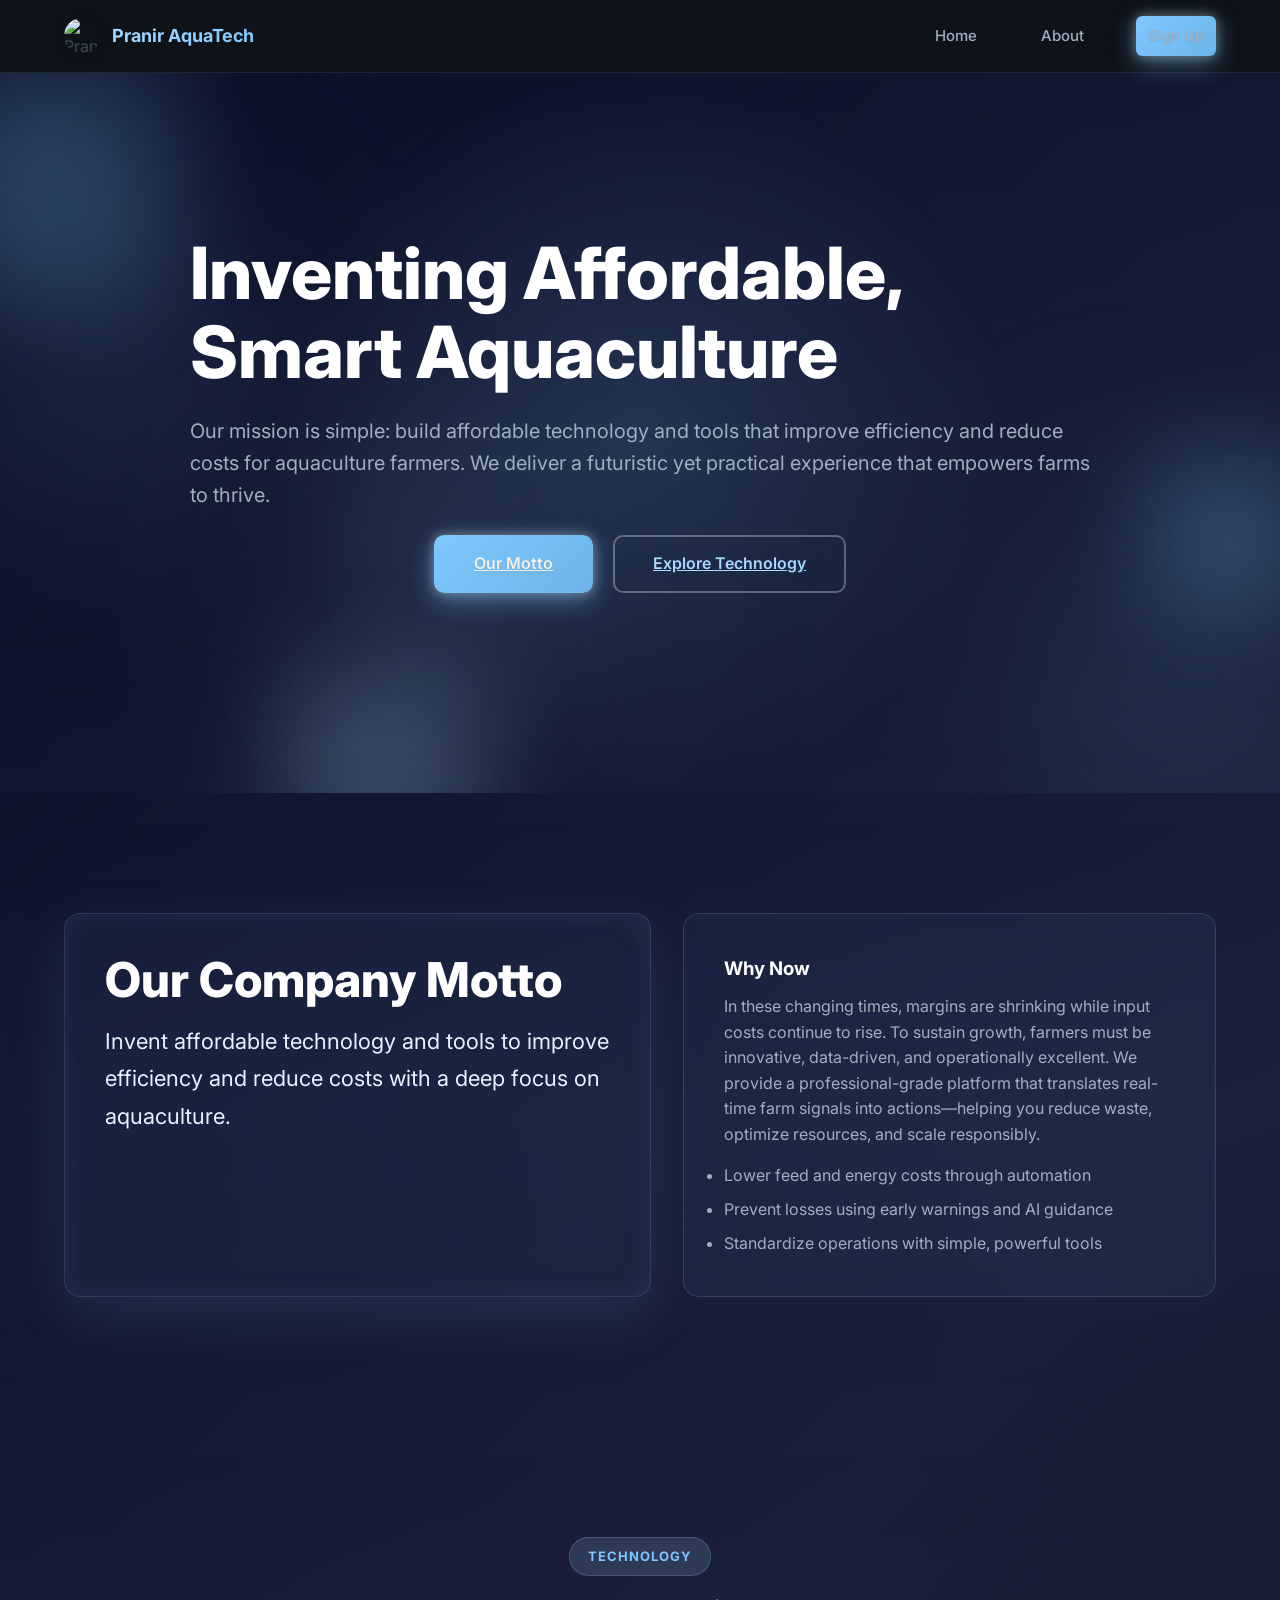
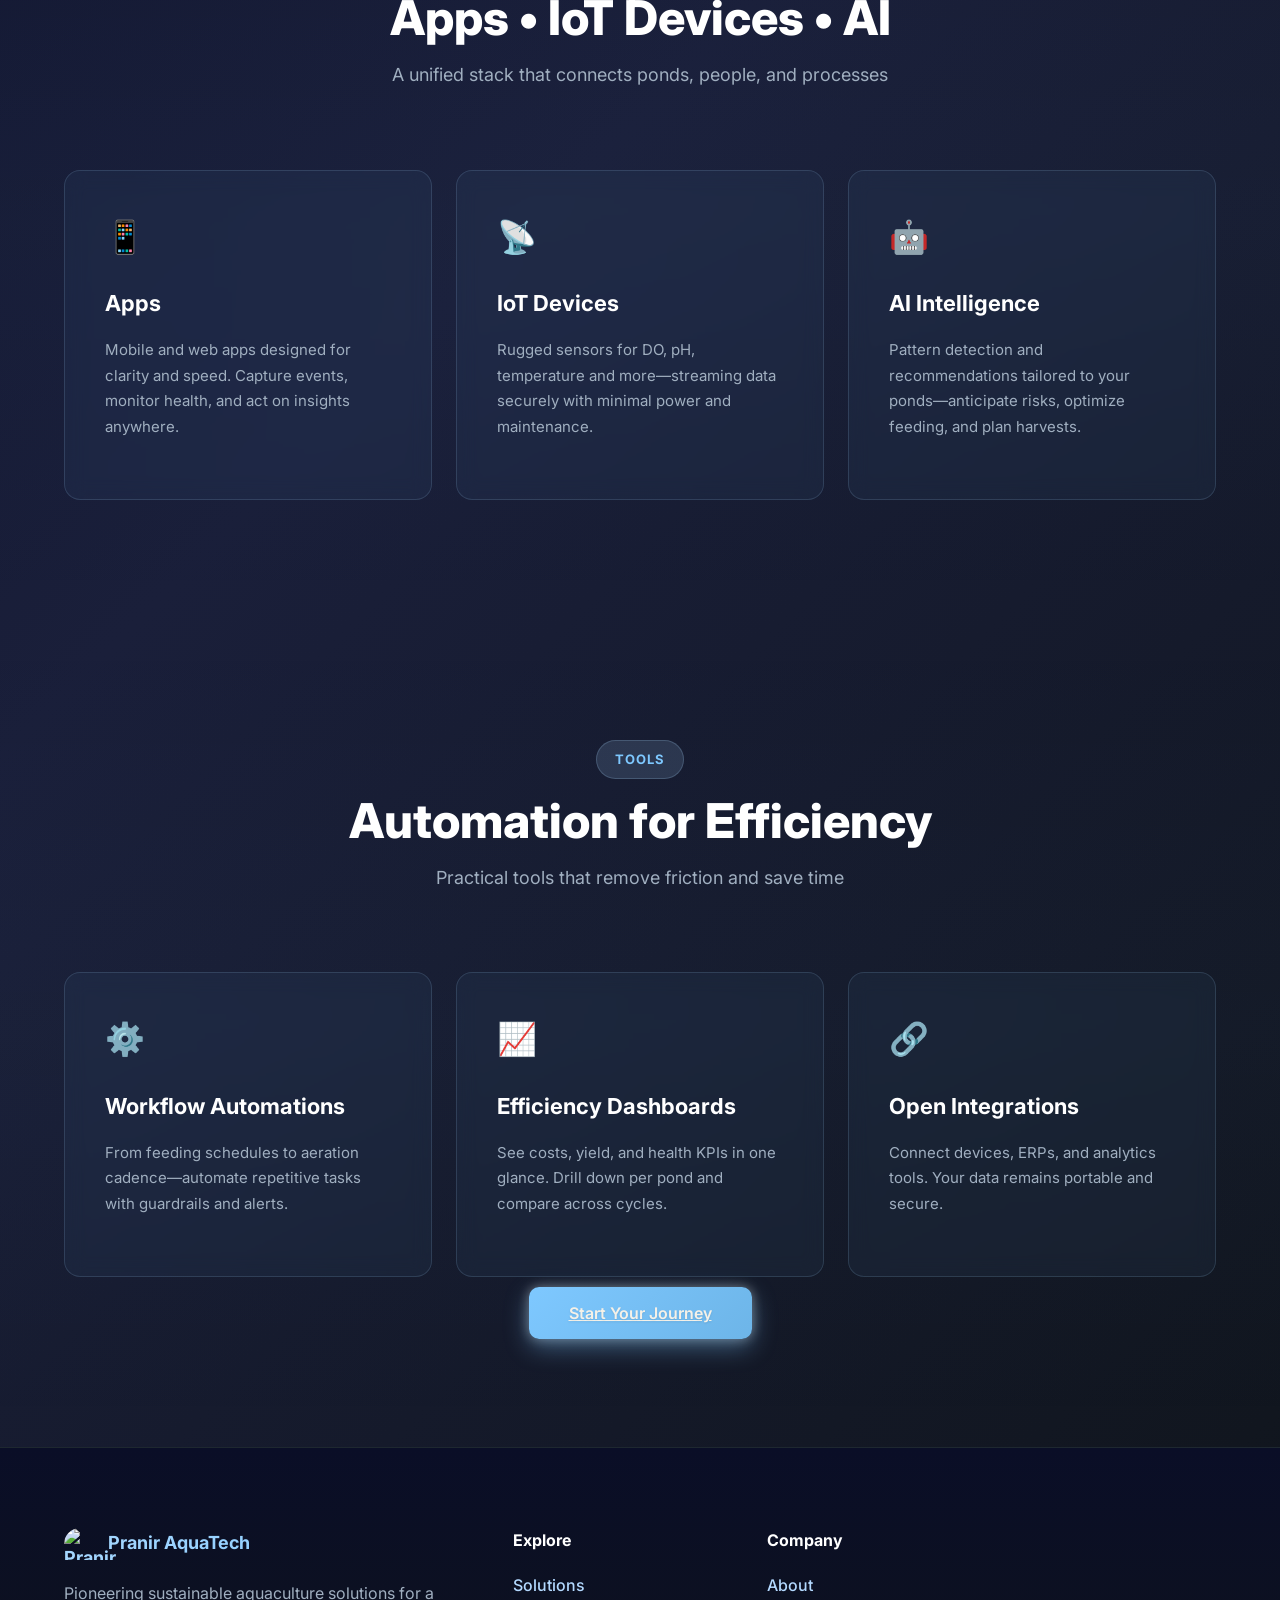
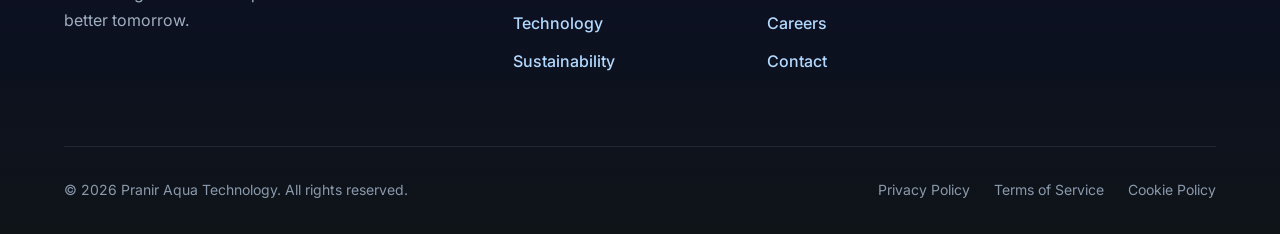
==== commit e3ed7b41: "Update Sign Up links to point to localhost and change navbar position to sticky" ====
--- a/about.html
+++ b/about.html
@@ -10,23 +10,19 @@
   <link rel="stylesheet" href="styles.css?v=2026-01-20-about" />
   <link href="https://fonts.googleapis.com/css2?family=Inter:wght@300;400;500;600;700;800&display=swap" rel="stylesheet">
 </head>
-<body>
+<body class="about-page">
   <!-- Navigation -->
   <nav class="navbar">
     <div class="container">
       <div class="nav-wrapper">
         <div class="logo">
-          <svg width="40" height="40" viewBox="0 0 40 40" fill="none">
-            <path d="M20 5C11.716 5 5 11.716 5 20C5 28.284 11.716 35 20 35C28.284 35 35 28.284 35 20C35 11.716 28.284 5 20 5Z" fill="#0066CC"/>
-            <path d="M20 10C14.477 10 10 14.477 10 20C10 25.523 14.477 30 20 30C25.523 30 30 25.523 30 20C30 14.477 25.523 10 20 10Z" fill="#00A3E0"/>
-            <circle cx="20" cy="20" r="5" fill="#66D9FF"/>
-          </svg>
-          <span class="logo-text">Pranir Aqua Technology</span>
+          <img src="ai-aqua-app/Public/logo/Pranir_logo.png" alt="Pranir AquaTech Logo" class="logo-img" />
+          <span class="logo-text">Pranir AquaTech</span>
         </div>
         <div class="nav-menu">
           <a href="/index.html">Home</a>
           <a class="active" href="/about.html">About</a>
-          <a href="http://localhost:5173" class="btn-primary-large">Get Started</a>
+          <a href="http://localhost:5173" class="btn-primary-large">Sign Up</a>
         </div>
         <button class="mobile-menu-btn" id="mobileMenuBtn">
           <span></span><span></span><span></span>
@@ -144,12 +140,8 @@
       <div class="footer-content">
         <div class="footer-column">
           <div class="footer-logo">
-            <svg width="32" height="32" viewBox="0 0 40 40" fill="none">
-              <path d="M20 5C11.716 5 5 11.716 5 20C5 28.284 11.716 35 20 35C28.284 35 35 28.284 35 20C35 11.716 28.284 5 20 5Z" fill="#0066CC"/>
-              <path d="M20 10C14.477 10 10 14.477 10 20C10 25.523 14.477 30 20 30C25.523 30 30 25.523 30 20C30 14.477 25.523 10 20 10Z" fill="#00A3E0"/>
-              <circle cx="20" cy="20" r="5" fill="#66D9FF"/>
-            </svg>
-            <span>Pranir Aqua Technology</span>
+            <img src="ai-aqua-app/Public/logo/Pranir_logo.png" alt="Pranir AquaTech Logo" class="footer-logo-img" />
+            <span>Pranir AquaTech</span>
           </div>
           <p class="footer-description">Pioneering sustainable aquaculture solutions for a better tomorrow.</p>
         </div>
--- a/styles.css
+++ b/styles.css
@@ -125,7 +125,7 @@
 
 /* Navigation */
 .navbar {
-    position: fixed;
+    position: sticky;
     top: 0;
     left: 0;
     right: 0;
@@ -148,6 +148,27 @@
     display: flex;
     align-items: center;
     gap: 12px;
+}
+
+.logo-img {
+    height: 40px;
+    width: 40px;
+    object-fit: contain;
+    border-radius: 50%;
+    box-shadow: 0 2px 8px rgba(0,0,0,0.25);
+}
+
+.footer-logo-img {
+    height: 32px;
+    width: 32px;
+    object-fit: contain;
+    border-radius: 50%;
+}
+
+/* Slightly smaller logo on About page */
+.about-page .logo-img {
+    height: 36px;
+    width: 36px;
 }
 
 .logo-text {
@@ -261,7 +282,7 @@
     display: flex;
     align-items: center;
     overflow: hidden;
-    margin-top: 60px;
+    margin-top: 0;
 }
 
 .hero-background {
@@ -491,8 +512,27 @@
 .hero-subtitle {
     font-size: 20px;
     color: #a0afc0;
+    margin-bottom: 24px;
+    line-height: 1.6;
+}
+
+.hero-motto {
+    font-size: 18px;
+    color: #ffffff;
     margin-bottom: 40px;
-    line-height: 1.6;
+    line-height: 1.8;
+    padding: 24px 28px;
+    background: linear-gradient(135deg, rgba(126, 200, 255, 0.25) 0%, rgba(109, 181, 232, 0.15) 100%);
+    border: 2px solid #7ec8ff;
+    border-radius: 12px;
+    font-weight: 600;
+    box-shadow: 0 8px 24px rgba(126, 200, 255, 0.2), inset 0 0 20px rgba(126, 200, 255, 0.1);
+    backdrop-filter: blur(10px);
+}
+
+.hero-motto strong {
+    color: #a8d8ff;
+    font-weight: 700;
 }
 
 .hero-cta {
@@ -1418,6 +1458,27 @@
     
     .mobile-menu-btn {
         display: flex;
+    }
+
+    /* Mobile menu opened state */
+    .nav-menu.active {
+        display: flex;
+        position: absolute;
+        top: 64px;
+        right: 24px;
+        left: 24px;
+        flex-direction: column;
+        gap: 12px;
+        background: rgba(15, 20, 25, 0.95);
+        backdrop-filter: blur(10px);
+        border: 1px solid rgba(168, 216, 255, 0.2);
+        padding: 16px;
+        border-radius: 12px;
+        z-index: 1001;
+    }
+
+    .nav-menu.active a {
+        color: #a8d8ff;
     }
     
     .hero {
